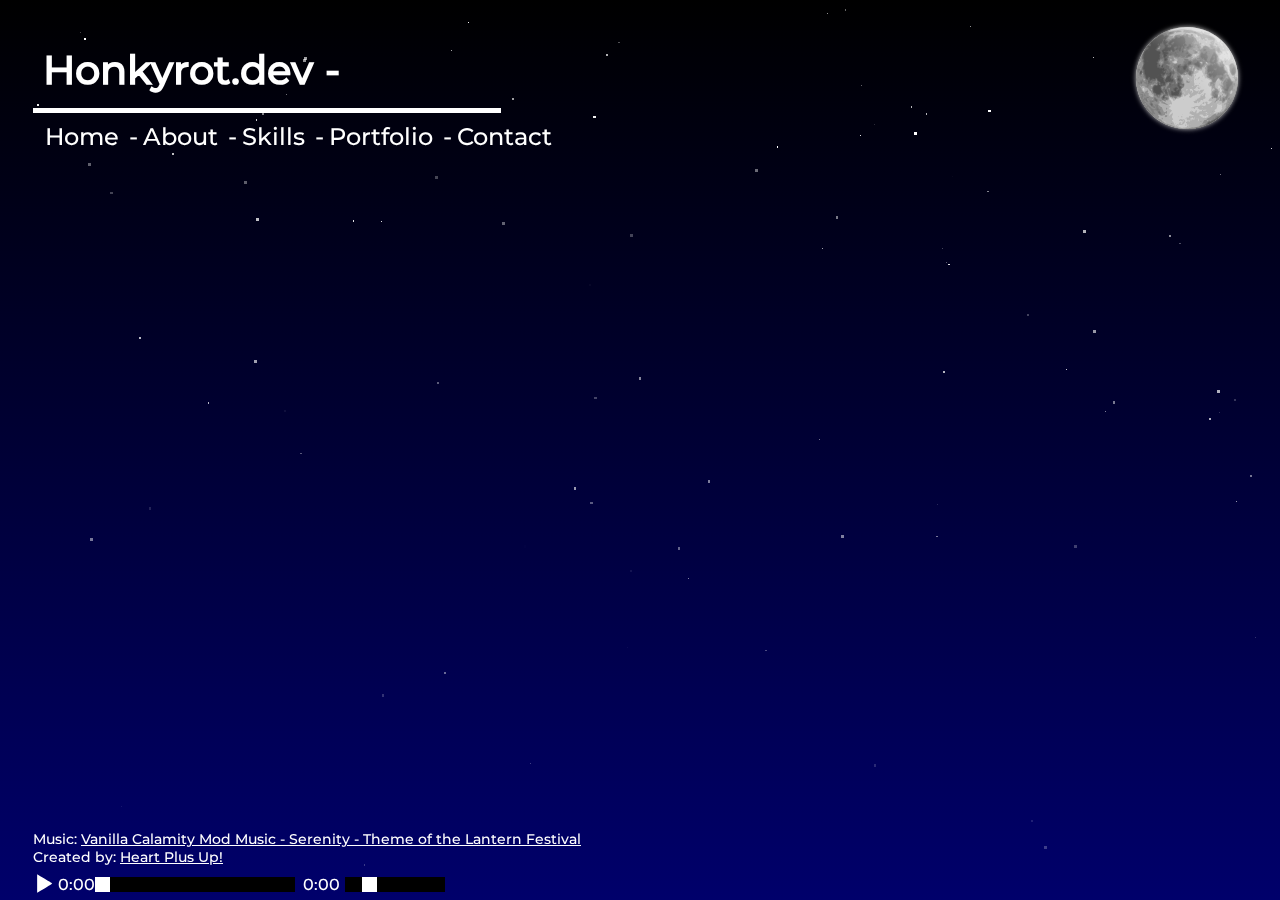
==== index.html @ d69b0091 "update" ====
<!DOCTYPE html>
<!-- its my HTML code! its alright -->
<!-- version 0.7 -->
<html>
<head>
    <meta charset="UTF-8">
    <title>Home</title>
    <link rel="stylesheet" type="text/css" href="index.css" />
    <link rel="shortcut icon" type="image/png" href="media/honkyrot_favicon.ico" />
    <script type="text/javascript" src="ajax_loader.js"></script>  <!-- ajax script -->
</head>
<header> <!-- header bar, copied on all pages -->
    <img class="moon_svg_img" src="media/full_moon.svg" alt="moon svg">  <!-- THE MOON -->
    <div class="name_title_header">
        <div class="username_title">  <!-- username -->
            <h1>Honkyrot.dev</h1>
        </div>
        <div class="single_dash_title_split">
            <h1>-</h1>
        </div>
        <div class="title_title" id="title_title">  <!-- title -->
            <h1><!--home title--></h1>
        </div>
    </div>
    <div class="white_line_1_name_title_header" id="white_line_1_name_title_header"></div>
    <div class="nav_link_section" id="nav_link_section">  <!-- contains my nav buttons -->
        <a class="link_button" onclick="load_page('home')" id="home_button">Home</a><a>-</a>
        <a class="link_button" onclick="load_page('about')" id="about_button">About</a><a>-</a>
        <a class="link_button" onclick="load_page('skills')" id="skill_button">Skills</a><a>-</a>
        <a class="link_button" onclick="load_page('portfolio')" id="portfolio_button">Portfolio</a><a>-</a>
        <a class="link_button" onclick="load_page('contact')" id="contact_button">Contact</a>
    </div>
    <div class="border_block_1"></div>  <!-- border block-->
    <div class="background_gradient"></div>
</header>
<body>
    <span class="ajax_body_span">
        <div class="ajax_body" id="ajax_body">
            <!-- ajax content goes here -->
            
        </div>
    </span>
    <div class="star_storage" id="star_storage"></div>  <!-- stars storage -->
    <script type="text/javascript" src="stars_spawn.js"></script>  <!-- stars script -->
    <div class="lantern_storage" id="lantern_storage"></div>  <!-- lantern storage -->
    <script type="text/javascript" src="lantern_spawn.js"></script>  <!-- lantern script -->
</body>
<footer>
    <div class="audio_player_div" id="audio_player_div">  <!-- music player -->
        <p class="small_text">  <!-- music credits -->
            Music: <a target="_blank" class="small_text_underline" href="https://youtu.be/qRm4IwboNmM">Vanilla Calamity Mod Music - Serenity - Theme of the Lantern Festival</a><br>
            Created by: <a target="_blank" class="small_text_underline" href="https://youtube.com/@HeartPlusUp">Heart Plus Up!</a><br>
        </p>
        <img class="audio_player_button" id="audio_player_button" src="media/play.svg" onclick="toggle_audio_player()" alt="audio player button">
        <input type="range" id="seek_slider" max="100" value="0" class="seek_slider">
        <input type="range" id="volume_slider" max="100" value="20" class="volume_slider">
        <span id="current_time" class="audio_player_timestamp_text_1">0:00</span>
        <span id="duration" class="audio_player_timestamp_text_2">0:00</span>
        <script type="text/javascript" src="audio_player.js"></script>
    </div>
</footer>
</html>
---- index.css ----
@font-face { /*custom font Montserrat*/
    font-family: "Montserrat";
    src: url("media/Montserrat-Medium.ttf");
}

/* general */

p {
    font-family: "Montserrat";
    color: #ffffff;
    font-size: 22px;
}

h1 {
    font-family: "Montserrat";
    color: #ffffff;
}

header {
    opacity: 1;
}

/* background */

body {
    background-color: #303030;
    padding-left: 25px;
}

.background_gradient {  /* background div gradient */
    background: linear-gradient(to bottom, #000000, #00006b);
    background-size: 400% 100%;
    position: fixed;
    top: 0;
    left: 0;
    width: 100%;
    height: 100%;
    z-index: -5;
    transition: background 0.25s ease-in-out;
}

/* buttons */
/* default colors should be white text */

a { 
    color: #ffffff;
    font-family: "Montserrat";
    text-decoration: none;
    font-size: 24px;
    transition: text-shadow 0.25s;
}

/* dynamic html */

/* hover effect for nav links */
#nav_link_section a:hover { text-shadow: 0 0 5px #ffffff; }  

/* rainbow hover effect for github link */
#honkyrot_github_link:hover { text-shadow: 0 0 5px #ffffff; }

/* classes */

.name_title_header {  /* header bar that contains the username and links to different pages in horizontal view*/
    height: 100px;
    width: 100%;
    /* position: fixed; */
    top: 0;
    left: 2%;
    z-index: 1;
}

.username_title {  /* username section */
    float: left;
    margin-left: 10px;
    margin-top: 10px;
    font-size: 20px;
    color: #ffffff;
    padding-right: 1%;
}

.single_dash_title_split {  /* just a single dash */
    float: left;
    margin-top: 10px;
    font-size: 20px;
    color: #ffffff;
    padding-right: 1%;
}

.title_title {  /* title section */
    float: left;
    margin-right: 10px;
    margin-top: 10px;
    font-size: 20px;
    color: #ffffff;
    transition: opacity 0.25s;
}

.nav_link_section {  /* sesction for nav links */
    float: left;
    margin-top: 10px;
    left: calc(2.6% + 12px);
    top: 112px;
    /* position: fixed; */
    position: absolute;
    font-size: 20px;
    text-align: left;
}

.link_button {  /* nav link button, makes it unselectable because GOOGLE KEEPS SELECTING IT AND SHOWS THE DICTIONARY*/
    margin-right: 10px;
    margin-top: 10px;
    font-size: 24px;
    text-align: left;
    text-decoration: none;
    font-style: normal;
    cursor: pointer;
    -webkit-touch-callout: none;
    -webkit-user-select: none;
    -khtml-user-select: none;
    -moz-user-select: none;
    -ms-user-select: none;
    user-select: none;
}

.moon_svg_img {  /* the moon */
    width: 120px;
    height: 120px;
    margin-top: 10px;
    margin-right: 25px;
    float: right;
    rotate: 25deg;
    z-index: -5;
    transition: opacity 0.25s;
}

.white_line_1_name_title_header{  /* white line splitting between the username and links below */
    background-color: #ffffff;
    height: 5px;
    width: 468px;
    /* position: fixed; */
    top: 100px;
    left: 2%;
    z-index: 1;
    transition: width 0.25s ease-in-out;
}

.honkyrot_github_link {  /* github link */
    background: linear-gradient(to right, #ff0000, #ffff00 , #00ff00, #00ffff, #0000ff, #ff00ff, #ff0000);
    -webkit-background-clip: text;
    background-clip: text;
    color: transparent;
    animation: rainbow_animation 6s ease-in-out infinite;
    background-size: 400% 100%;
}

.python_color_text {  /* python color text */
    background: linear-gradient(to right, #ffe05e , #028dff);
    -webkit-background-clip: text;
    background-clip: text;
    color: transparent;
    text-decoration: none;
    font-style: normal;
    transition: text-shadow 0.25s;
}

.python_color_text:hover {  /* python text glow hover */
    text-shadow: 0 0 5px #ffe05e;
}

.lua_color_text {  /* lua color text */
    background: linear-gradient(to right, #8585c5, #01a2ff);
    -webkit-background-clip: text;
    background-clip: text;
    color: transparent;
    text-decoration: none;
    font-style: normal;
    transition: text-shadow 0.25s;
}

.lua_color_text:hover {  /* lua text glow hover */
    text-shadow: 0 0 5px #01a2ff;
}

.javascript_color_text {  /* javascript solid color text */
    color: #f7df1e;
    text-decoration: none;
    font-style: normal;
    transition: text-shadow 0.25s;
}

.javascript_color_text:hover {  /* javascript text glow hover */
    text-shadow: 0 0 5px #f7df1e;
}

.csharp_color_text {  /* csharp solid color text */
    color: #ba1ef7;
    text-decoration: none;
    font-style: normal;
    transition: text-shadow 0.25s;
}

.csharp_color_text:hover {  /* csharp text glow hover */
    text-shadow: 0 0 5px #ba1ef7;
}

.small_text {  /* small text */
    font-size: 14px;
}

.smaller_text {  /* smaller text */
    font-size: 10px;
}

.small_text_underline {  /* small text with underline */
    font-size: 14px;
    text-decoration: underline;
}

.ajax_body_span {  /* for AJAX body */
    transition: opacity 0.25s;
}

.audio_player_div {  /* audio player container */
    float: left;
    bottom: 20px;
    position: fixed;
    z-index: 2;
    width: 90%;
}

.audio_player_button {
    filter: invert(100%) sepia(0%) saturate(7500%) hue-rotate(114deg) brightness(121%) contrast(115%);
    width: 23px;
    height: 23px;
    bottom: -15px;
    position: absolute;
    cursor: pointer;
}

.audio_player_timestamp_text_1 {  /* audio player timestamp text, current_time */
    color: #ffffff;
    font-family: "Montserrat";
    position: absolute;
    font-size: 16px;
    left: 25px;
    bottom: -14px;
}

.audio_player_timestamp_text_2 {  /* audio player timestamp text, duration*/
    color: #ffffff;
    font-family: "Montserrat";
    position: absolute;
    font-size: 16px;
    left: 270px;
    bottom: -14px;
}

.seek_slider {  /* seek slider */
    width: 200px;
    position: absolute;
    left: 60px;
    bottom: -14px;
    -webkit-appearance: none;
    appearance: none;
    background: #000000;
}

.seek_slider::-webkit-slider-thumb {
    -webkit-appearance: none;
    appearance: none;
    width: 15px;
    height: 15px;
    background: #ffffff;
    cursor: pointer;
}

.seek_slider::-moz-range-thumb {
    width: 15px;
    height: 15px;
    background: #ffffff;
    cursor: pointer;
}

.volume_slider {  /* volume slider */
    width: 100px;
    position: absolute;
    left: 310px;
    bottom: -14px;
    -webkit-appearance: none;
    appearance: none;
    background: #000000;
}

.volume_slider::-webkit-slider-thumb {
    -webkit-appearance: none;
    appearance: none;
    width: 15px;
    height: 15px;
    background: #ffffff;
    cursor: pointer;
}

.volume_slider::-moz-range-thumb {
    width: 15px;
    height: 15px;
    background: #ffffff;
    cursor: pointer;
}

.lantern_storage {  /* storage div for lanterns that are spawned */
    width: 100%;
    height: 100%;
    position: fixed;
    top: 0;
    left: 0;
    z-index: -1;
}

.lantern {  /* lantern image class, most are defined by the lantern_spawn.js*/
    position: fixed;
    top: 100%;
}

.star_storage {  /* like the lantern storage, a div for stars. */
    width: 100%;
    height: 100%;
    position: fixed;
    top: 0;
    left: 0;
    z-index: -1;
}

.portfolio_box {  /* creates a div that holds 5 portfolio entries, used for the portfolio page, flex*/
    display: flex;
    flex-direction: row;
    flex-wrap: wrap;
    justify-content: space-around;
    align-items: center;
    width: 90%;
    position: relative;
    top: 0px;
    left: 50%;
    margin-left: -45%;
    z-index: 2;
    background-color: rgba(255, 255, 255, 0.1);
}

.portfolio_entry {  /* portfolio entry, a smaller box but holds the text and link */
    width: 100%;
    height: 200px;
    background-color: rgba(255, 255, 255, 0.1);
    margin: 10px;
    padding: 10px;
    transition: background-color 0.25s;
}

.portfolio_entry:hover {  /* portfolio entry hover, makes the background color more opaque */
    background-color: rgba(255, 255, 255, 0.2);
}

.portfolio_title {  /* portfolio title text */
    font-size: 42px;
    color: #ffffff;
    font-family: "Montserrat";
    font-weight: bold;
    transition: text-shadow 0.25s;
}

.portfolio_title:hover {  /* portfolio title hover, makes the text glow */
    text-shadow: 0 0 5px #ffffff;
}

.portfolio_vfx_bar {
    width: 100%;
    height: 10px;
    bottom: 0;
    position: absolute;
    background-color: #000000;
}

/* border block classes */

.border_block_1 {  /* shifts the body down by 100px to make room for the header */
    height: 40px;
    width: 100%;
    top: 0;
    left: 0;
    z-index: 1;
}

/* animations */

@keyframes rainbow_animation {  /* rainbow text animation */
    0%,100% {
        background-position: 0 0;
    }

    50% {
        background-position: 100% 0;
    }
}
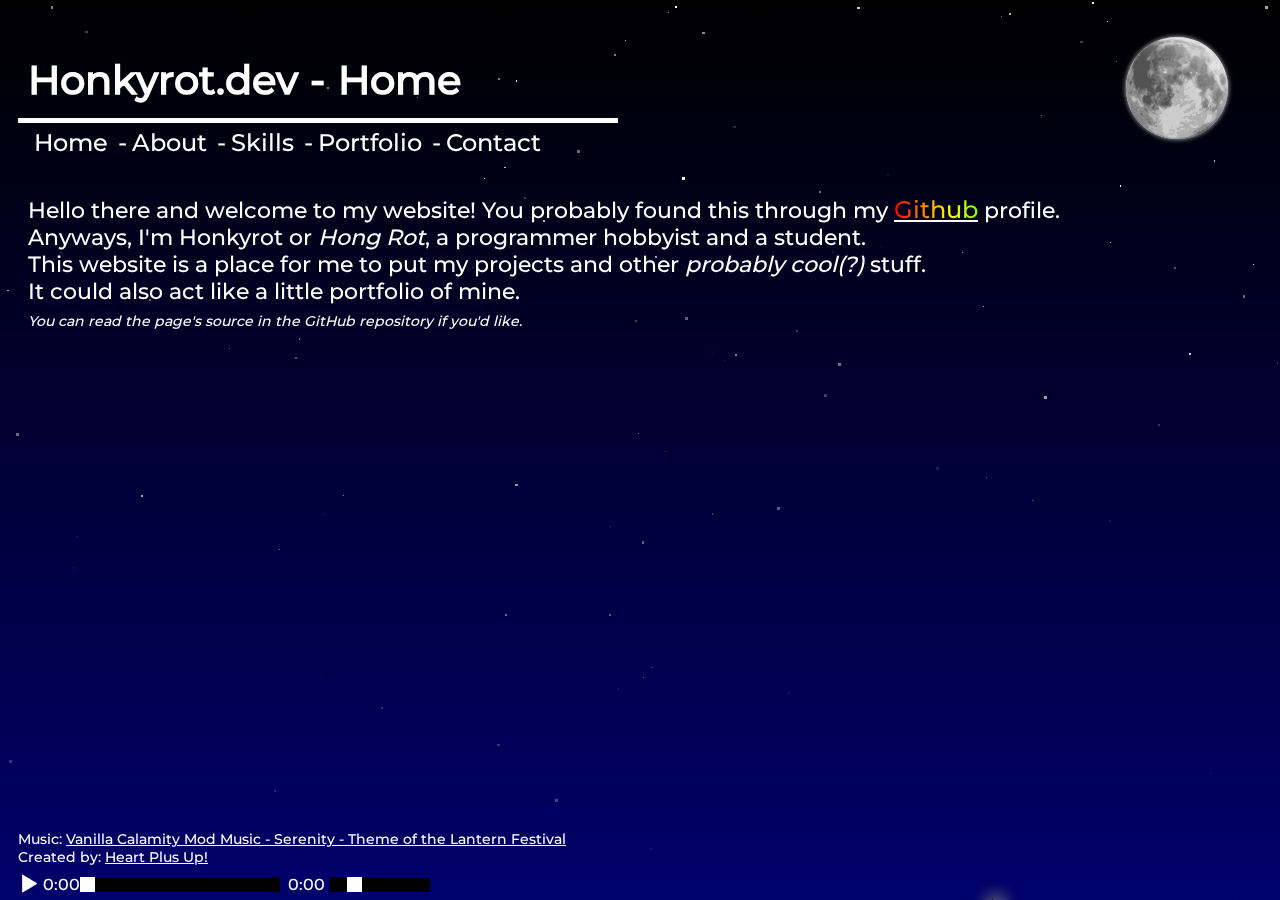
==== commit c18e581f: "update" ====
--- a/index.html
+++ b/index.html
@@ -1,6 +1,6 @@
 <!DOCTYPE html>
 <!-- its my HTML code! its alright -->
-<!-- version 0.7 -->
+<!-- version 0.8 -->
 <html>
 <head>
     <meta charset="UTF-8">
--- a/index.css
+++ b/index.css
@@ -24,7 +24,7 @@
 
 body {
     background-color: #303030;
-    padding-left: 25px;
+    padding: 10px;
 }
 
 .background_gradient {  /* background div gradient */
@@ -36,7 +36,7 @@
     width: 100%;
     height: 100%;
     z-index: -5;
-    transition: background 0.25s ease-in-out;
+    transition: background 0.2s ease-in-out;
 }
 
 /* buttons */
@@ -97,8 +97,8 @@
 
 .nav_link_section {  /* sesction for nav links */
     float: left;
-    margin-top: 10px;
-    left: calc(2.6% + 12px);
+    margin-top: 16px;
+    left: calc(2% + 8px);
     top: 112px;
     /* position: fixed; */
     position: absolute;
@@ -136,7 +136,7 @@
 .white_line_1_name_title_header{  /* white line splitting between the username and links below */
     background-color: #ffffff;
     height: 5px;
-    width: 468px;
+    width: 600px;
     /* position: fixed; */
     top: 100px;
     left: 2%;
@@ -220,6 +220,10 @@
     transition: opacity 0.25s;
 }
 
+.ajax_body {  /* for the AJAX body */
+    padding: 10px;
+}
+
 .audio_player_div {  /* audio player container */
     float: left;
     bottom: 20px;
@@ -330,7 +334,7 @@
     z-index: -1;
 }
 
-.portfolio_box {  /* creates a div that holds 5 portfolio entries, used for the portfolio page, flex*/
+.portfolio_box {  /* creates a div that holds X portfolio entries, used for the portfolio page, flex*/
     display: flex;
     flex-direction: row;
     flex-wrap: wrap;
@@ -370,12 +374,41 @@
     text-shadow: 0 0 5px #ffffff;
 }
 
-.portfolio_vfx_bar {
-    width: 100%;
-    height: 10px;
-    bottom: 0;
-    position: absolute;
-    background-color: #000000;
+.portfolio_seperator { /* seperator title between collections of projects */
+    width: 90%;
+    height: 32px;
+    position: relative;
+    background-color: rgba(255, 255, 255, 0.2);
+    margin: 32px;
+    left: 50%;
+    margin-left: -45%;
+    justify-content: center;
+    display: flex;
+    align-items: center;
+}
+
+.skill_box {  /* skill box, primary */
+    width: 90%;
+    position: relative;
+    background-color: rgba(255, 255, 255, 0.1);
+    margin: 10px;
+    padding: 10px;
+    left: 50%;
+    margin-left: -45%;
+}
+
+.skill_box_title {  /* skill box title */
+    font-size: 18px;
+    color: #ffffff;
+    font-family: "Montserrat";
+    font-weight: bold;
+    margin-top: 2px;
+    transition: text-shadow 0.25s;
+}
+
+.skill_list {  /* skill list, unordered */
+    background-color: rgba(255, 255, 255, 0.1);
+    padding: 10px;
 }
 
 /* border block classes */
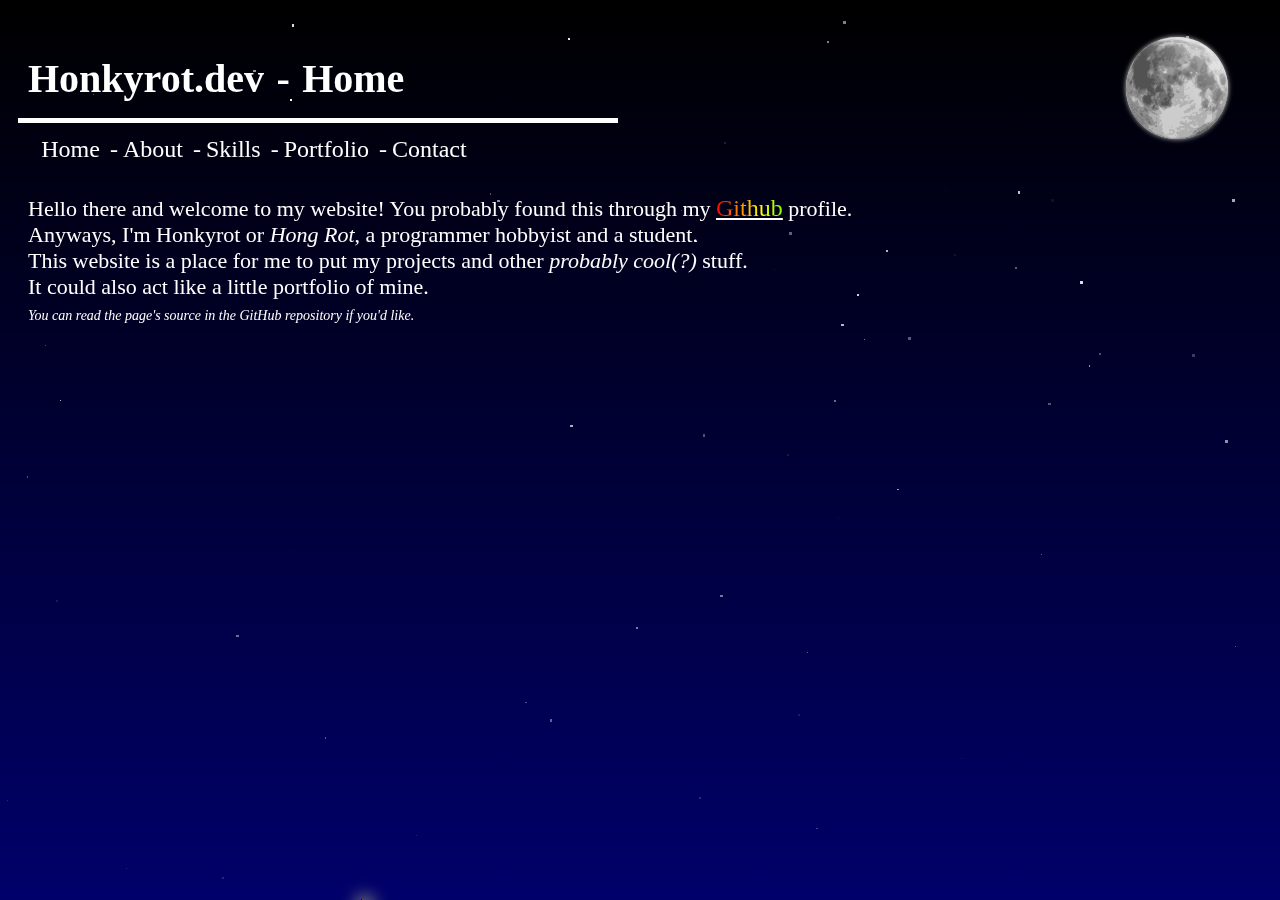
==== commit 8f2f7f73: "removed audio" ====
--- a/index.html
+++ b/index.html
@@ -45,18 +45,4 @@
     <div class="lantern_storage" id="lantern_storage"></div>  <!-- lantern storage -->
     <script type="text/javascript" src="lantern_spawn.js"></script>  <!-- lantern script -->
 </body>
-<footer>
-    <div class="audio_player_div" id="audio_player_div">  <!-- music player -->
-        <p class="small_text">  <!-- music credits -->
-            Music: <a target="_blank" class="small_text_underline" href="https://youtu.be/qRm4IwboNmM">Vanilla Calamity Mod Music - Serenity - Theme of the Lantern Festival</a><br>
-            Created by: <a target="_blank" class="small_text_underline" href="https://youtube.com/@HeartPlusUp">Heart Plus Up!</a><br>
-        </p>
-        <img class="audio_player_button" id="audio_player_button" src="media/play.svg" onclick="toggle_audio_player()" alt="audio player button">
-        <input type="range" id="seek_slider" max="100" value="0" class="seek_slider">
-        <input type="range" id="volume_slider" max="100" value="20" class="volume_slider">
-        <span id="current_time" class="audio_player_timestamp_text_1">0:00</span>
-        <span id="duration" class="audio_player_timestamp_text_2">0:00</span>
-        <script type="text/javascript" src="audio_player.js"></script>
-    </div>
-</footer>
 </html>--- a/index.css
+++ b/index.css
@@ -25,9 +25,11 @@
 body {
     background-color: #303030;
     padding: 10px;
-}
-
-.background_gradient {  /* background div gradient */
+    position: relative;
+}
+
+/* background div gradient */
+.background_gradient {  
     background: linear-gradient(to bottom, #000000, #00006b);
     background-size: 400% 100%;
     position: fixed;
@@ -36,7 +38,7 @@
     width: 100%;
     height: 100%;
     z-index: -5;
-    transition: background 0.2s ease-in-out;
+    transition: background 0.15s ease-in-out;
 }
 
 /* buttons */
@@ -60,7 +62,8 @@
 
 /* classes */
 
-.name_title_header {  /* header bar that contains the username and links to different pages in horizontal view*/
+/* header bar that contains the username and links to different pages in horizontal view*/
+.name_title_header {  
     height: 100px;
     width: 100%;
     /* position: fixed; */
@@ -69,7 +72,8 @@
     z-index: 1;
 }
 
-.username_title {  /* username section */
+/* username section */
+.username_title {  
     float: left;
     margin-left: 10px;
     margin-top: 10px;
@@ -78,7 +82,8 @@
     padding-right: 1%;
 }
 
-.single_dash_title_split {  /* just a single dash */
+/* just a single dash */
+.single_dash_title_split {  
     float: left;
     margin-top: 10px;
     font-size: 20px;
@@ -86,7 +91,8 @@
     padding-right: 1%;
 }
 
-.title_title {  /* title section */
+/* title section */
+.title_title {  
     float: left;
     margin-right: 10px;
     margin-top: 10px;
@@ -94,8 +100,8 @@
     color: #ffffff;
     transition: opacity 0.25s;
 }
-
-.nav_link_section {  /* sesction for nav links */
+/* sesction for nav links */
+.nav_link_section { 
     float: left;
     margin-top: 16px;
     left: calc(2% + 8px);
@@ -106,7 +112,8 @@
     text-align: left;
 }
 
-.link_button {  /* nav link button, makes it unselectable because GOOGLE KEEPS SELECTING IT AND SHOWS THE DICTIONARY*/
+/* nav link button, makes it unselectable because GOOGLE KEEPS SELECTING IT AND SHOWS THE DICTIONARY*/
+.link_button {  
     margin-right: 10px;
     margin-top: 10px;
     font-size: 24px;
@@ -122,7 +129,8 @@
     user-select: none;
 }
 
-.moon_svg_img {  /* the moon */
+/* the moon */
+.moon_svg_img {  
     width: 120px;
     height: 120px;
     margin-top: 10px;
@@ -133,7 +141,8 @@
     transition: opacity 0.25s;
 }
 
-.white_line_1_name_title_header{  /* white line splitting between the username and links below */
+/* white line splitting between the username and links below */
+.white_line_1_name_title_header{  
     background-color: #ffffff;
     height: 5px;
     width: 600px;
@@ -144,7 +153,8 @@
     transition: width 0.25s ease-in-out;
 }
 
-.honkyrot_github_link {  /* github link */
+/* github link */
+.honkyrot_github_link {  
     background: linear-gradient(to right, #ff0000, #ffff00 , #00ff00, #00ffff, #0000ff, #ff00ff, #ff0000);
     -webkit-background-clip: text;
     background-clip: text;
@@ -153,7 +163,8 @@
     background-size: 400% 100%;
 }
 
-.python_color_text {  /* python color text */
+/* python color text */
+.python_color_text { 
     background: linear-gradient(to right, #ffe05e , #028dff);
     -webkit-background-clip: text;
     background-clip: text;
@@ -163,11 +174,13 @@
     transition: text-shadow 0.25s;
 }
 
-.python_color_text:hover {  /* python text glow hover */
+/* python text glow hover */
+.python_color_text:hover {  
     text-shadow: 0 0 5px #ffe05e;
 }
 
-.lua_color_text {  /* lua color text */
+/* lua color text */
+.lua_color_text {  
     background: linear-gradient(to right, #8585c5, #01a2ff);
     -webkit-background-clip: text;
     background-clip: text;
@@ -177,140 +190,64 @@
     transition: text-shadow 0.25s;
 }
 
-.lua_color_text:hover {  /* lua text glow hover */
+/* lua text glow hover */
+.lua_color_text:hover {  
     text-shadow: 0 0 5px #01a2ff;
 }
 
-.javascript_color_text {  /* javascript solid color text */
+/* javascript solid color text */
+.javascript_color_text {  
     color: #f7df1e;
     text-decoration: none;
     font-style: normal;
     transition: text-shadow 0.25s;
 }
 
-.javascript_color_text:hover {  /* javascript text glow hover */
+/* javascript text glow hover */
+.javascript_color_text:hover {  
     text-shadow: 0 0 5px #f7df1e;
 }
 
-.csharp_color_text {  /* csharp solid color text */
+/* csharp solid color text */
+.csharp_color_text {  
     color: #ba1ef7;
     text-decoration: none;
     font-style: normal;
     transition: text-shadow 0.25s;
 }
 
-.csharp_color_text:hover {  /* csharp text glow hover */
+/* csharp text glow hover */
+.csharp_color_text:hover {  
     text-shadow: 0 0 5px #ba1ef7;
 }
 
-.small_text {  /* small text */
+/* small text */
+.small_text {  
     font-size: 14px;
 }
 
-.smaller_text {  /* smaller text */
+/* smaller text */
+.smaller_text {  
     font-size: 10px;
 }
 
-.small_text_underline {  /* small text with underline */
+/* small text with underline */
+.small_text_underline {  
     font-size: 14px;
     text-decoration: underline;
 }
 
-.ajax_body_span {  /* for AJAX body */
+/* for AJAX body */
+.ajax_body_span {  
     transition: opacity 0.25s;
 }
 
-.ajax_body {  /* for the AJAX body */
-    padding: 10px;
-}
-
-.audio_player_div {  /* audio player container */
-    float: left;
-    bottom: 20px;
-    position: fixed;
-    z-index: 2;
-    width: 90%;
-}
-
-.audio_player_button {
-    filter: invert(100%) sepia(0%) saturate(7500%) hue-rotate(114deg) brightness(121%) contrast(115%);
-    width: 23px;
-    height: 23px;
-    bottom: -15px;
-    position: absolute;
-    cursor: pointer;
-}
-
-.audio_player_timestamp_text_1 {  /* audio player timestamp text, current_time */
-    color: #ffffff;
-    font-family: "Montserrat";
-    position: absolute;
-    font-size: 16px;
-    left: 25px;
-    bottom: -14px;
-}
-
-.audio_player_timestamp_text_2 {  /* audio player timestamp text, duration*/
-    color: #ffffff;
-    font-family: "Montserrat";
-    position: absolute;
-    font-size: 16px;
-    left: 270px;
-    bottom: -14px;
-}
-
-.seek_slider {  /* seek slider */
-    width: 200px;
-    position: absolute;
-    left: 60px;
-    bottom: -14px;
-    -webkit-appearance: none;
-    appearance: none;
-    background: #000000;
-}
-
-.seek_slider::-webkit-slider-thumb {
-    -webkit-appearance: none;
-    appearance: none;
-    width: 15px;
-    height: 15px;
-    background: #ffffff;
-    cursor: pointer;
-}
-
-.seek_slider::-moz-range-thumb {
-    width: 15px;
-    height: 15px;
-    background: #ffffff;
-    cursor: pointer;
-}
-
-.volume_slider {  /* volume slider */
-    width: 100px;
-    position: absolute;
-    left: 310px;
-    bottom: -14px;
-    -webkit-appearance: none;
-    appearance: none;
-    background: #000000;
-}
-
-.volume_slider::-webkit-slider-thumb {
-    -webkit-appearance: none;
-    appearance: none;
-    width: 15px;
-    height: 15px;
-    background: #ffffff;
-    cursor: pointer;
-}
-
-.volume_slider::-moz-range-thumb {
-    width: 15px;
-    height: 15px;
-    background: #ffffff;
-    cursor: pointer;
-}
-
+/* for the AJAX body */
+.ajax_body {  
+    padding: 10px;
+}
+
+/* audio player title text */
 .lantern_storage {  /* storage div for lanterns that are spawned */
     width: 100%;
     height: 100%;
@@ -320,11 +257,13 @@
     z-index: -1;
 }
 
+/* lantern image class, most are defined by the lantern_spawn.js*/
 .lantern {  /* lantern image class, most are defined by the lantern_spawn.js*/
     position: fixed;
     top: 100%;
 }
 
+/* star storage */
 .star_storage {  /* like the lantern storage, a div for stars. */
     width: 100%;
     height: 100%;
@@ -334,7 +273,8 @@
     z-index: -1;
 }
 
-.portfolio_box {  /* creates a div that holds X portfolio entries, used for the portfolio page, flex*/
+/* creates a div that holds X portfolio entries, used for the portfolio page, flex*/
+.portfolio_box {  
     display: flex;
     flex-direction: row;
     flex-wrap: wrap;
@@ -349,7 +289,8 @@
     background-color: rgba(255, 255, 255, 0.1);
 }
 
-.portfolio_entry {  /* portfolio entry, a smaller box but holds the text and link */
+/* portfolio entry, a smaller box but holds the text and link */
+.portfolio_entry {  
     width: 100%;
     height: 200px;
     background-color: rgba(255, 255, 255, 0.1);
@@ -358,23 +299,44 @@
     transition: background-color 0.25s;
 }
 
-.portfolio_entry:hover {  /* portfolio entry hover, makes the background color more opaque */
+/* portfolio entry, a smaller box but holds the text and link */
+.portfolio_entry_half {  
+    width: 45%;
+    height: 250px;
+    background-color: rgba(255, 255, 255, 0.1);
+    margin: 10px;
+    padding: 10px;
+    transition: background-color 0.25s;
+}
+
+/* portfolio entry hover, makes the background color more opaque */
+.portfolio_entry_half:hover { 
     background-color: rgba(255, 255, 255, 0.2);
-}
-
-.portfolio_title {  /* portfolio title text */
-    font-size: 42px;
+    box-shadow: inset 0 0 4px #ffffff;
+}
+
+/* 2 */
+.portfolio_entry:hover {  
+    background-color: rgba(255, 255, 255, 0.2);
+    box-shadow: inset 0 0 4px #ffffff;
+}
+
+/* portfolio title text */
+.portfolio_title {  
+    font-size: 28px;
     color: #ffffff;
     font-family: "Montserrat";
     font-weight: bold;
     transition: text-shadow 0.25s;
 }
 
-.portfolio_title:hover {  /* portfolio title hover, makes the text glow */
+/* portfolio title hover, makes the text glow */
+.portfolio_title:hover {  
     text-shadow: 0 0 5px #ffffff;
 }
 
-.portfolio_seperator { /* seperator title between collections of projects */
+/* seperator title between collections of projects */
+.portfolio_seperator { 
     width: 90%;
     height: 32px;
     position: relative;
@@ -387,7 +349,8 @@
     align-items: center;
 }
 
-.skill_box {  /* skill box, primary */
+/* skill box, primary */
+.skill_box {  
     width: 90%;
     position: relative;
     background-color: rgba(255, 255, 255, 0.1);
@@ -397,7 +360,8 @@
     margin-left: -45%;
 }
 
-.skill_box_title {  /* skill box title */
+/* skill box title */
+.skill_box_title {  
     font-size: 18px;
     color: #ffffff;
     font-family: "Montserrat";
@@ -406,14 +370,16 @@
     transition: text-shadow 0.25s;
 }
 
-.skill_list {  /* skill list, unordered */
+ /* skill list, unordered */
+.skill_list { 
     background-color: rgba(255, 255, 255, 0.1);
     padding: 10px;
 }
 
 /* border block classes */
 
-.border_block_1 {  /* shifts the body down by 100px to make room for the header */
+/* shifts the body down by 100px to make room for the header */
+.border_block_1 {  
     height: 40px;
     width: 100%;
     top: 0;
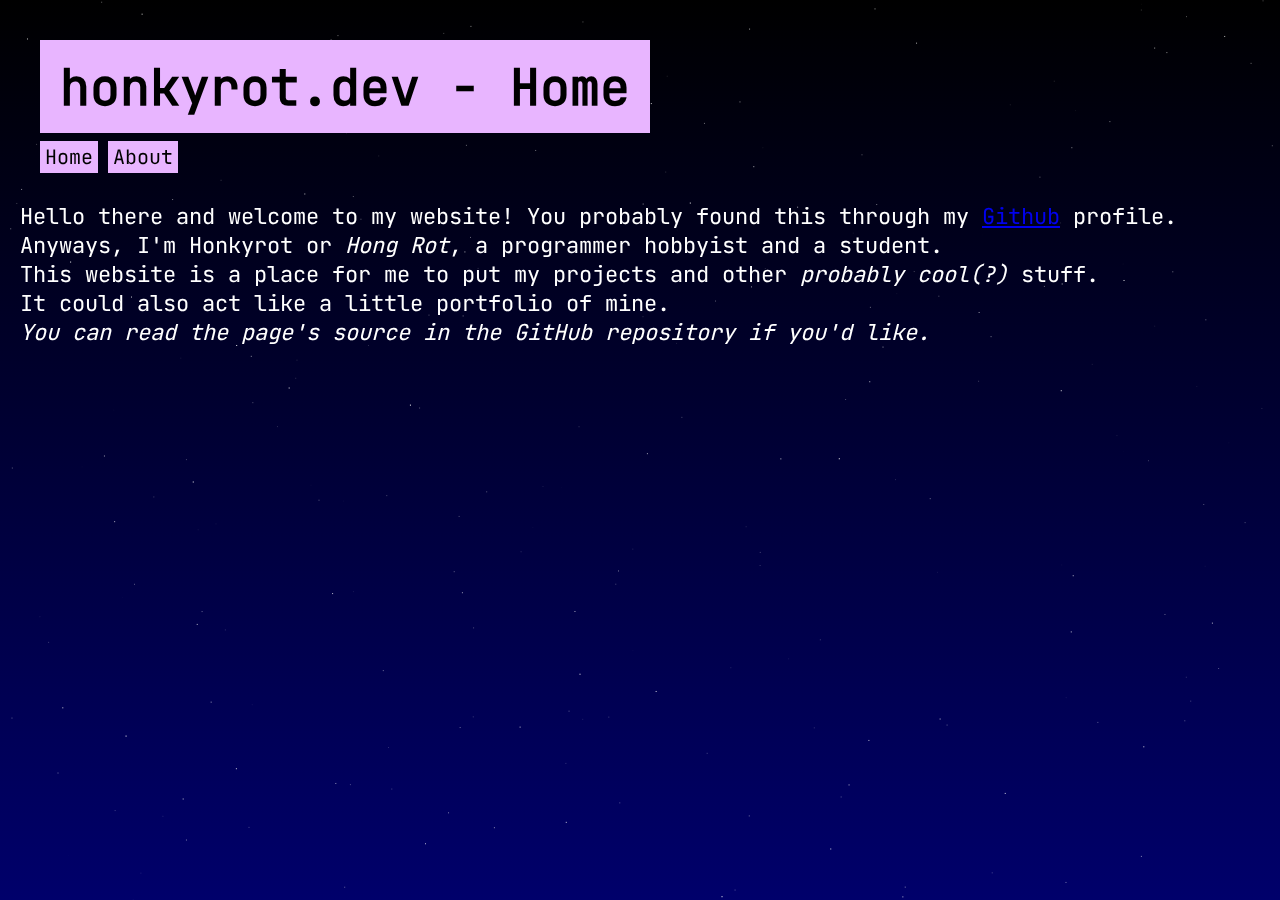
==== commit c0b6a3ea: "rework" ====
--- a/index.html
+++ b/index.html
@@ -1,48 +1,49 @@
 <!DOCTYPE html>
-<!-- its my HTML code! its alright -->
-<!-- version 0.8 -->
+<!-- version 0.1 -->
 <html>
-<head>
-    <meta charset="UTF-8">
-    <title>Home</title>
-    <link rel="stylesheet" type="text/css" href="index.css" />
-    <link rel="shortcut icon" type="image/png" href="media/honkyrot_favicon.ico" />
+    <head>
+        <meta charset="UTF-8">
+        <title>Home</title>
+        <link rel="stylesheet" type="text/css" href="style.css" />
+        <link rel="shortcut icon" type="image/png" href="media/honkyrot_favicon.ico" />
+    </head>
+
+    <header>
+        <div class="background_gradient" id="background_gradient"></div>  <!-- background gradient -->
+
+        <!-- a main title, shows as honkyrot.dev -->
+        <div class="main_title" id="main_title">
+            <div class="title_decor" id="title_decor"> </div>
+            <h1><span class="main_title_text" id="main_title_text">honkyrot.dev</span> - <span class="page_title_text" id="page_title_text"></span></h1>
+        </div>
+        
+        <!-- contains my nav buttons -->
+        <div class="nav_link_section" id="nav_link_section">
+            <div class="nav_link_div" id="link_button_1"> 
+                <a class="link_button" onclick="load_page('home')" id="home_button">Home</a>
+            </div>
+            <div class="nav_link_div" id="link_button_2"> 
+                <a class="link_button" onclick="load_page('test_hahaha')" id="about_button">About</a>
+            </div>
+        </div>
+    </header>
+
+    <body id="body">
+        
+
+        <canvas class="star_canvas" id="star_canvas"></canvas>  <!-- a canvas for stars -->
+
+        <span class="ajax_body_span">
+            <div class="ajax_body" id="ajax_body">
+                <!-- ajax content goes here -->
+                
+            </div>
+        </span>
+    </body>
+
+    <footer>
+    </footer>
+
     <script type="text/javascript" src="ajax_loader.js"></script>  <!-- ajax script -->
-</head>
-<header> <!-- header bar, copied on all pages -->
-    <img class="moon_svg_img" src="media/full_moon.svg" alt="moon svg">  <!-- THE MOON -->
-    <div class="name_title_header">
-        <div class="username_title">  <!-- username -->
-            <h1>Honkyrot.dev</h1>
-        </div>
-        <div class="single_dash_title_split">
-            <h1>-</h1>
-        </div>
-        <div class="title_title" id="title_title">  <!-- title -->
-            <h1><!--home title--></h1>
-        </div>
-    </div>
-    <div class="white_line_1_name_title_header" id="white_line_1_name_title_header"></div>
-    <div class="nav_link_section" id="nav_link_section">  <!-- contains my nav buttons -->
-        <a class="link_button" onclick="load_page('home')" id="home_button">Home</a><a>-</a>
-        <a class="link_button" onclick="load_page('about')" id="about_button">About</a><a>-</a>
-        <a class="link_button" onclick="load_page('skills')" id="skill_button">Skills</a><a>-</a>
-        <a class="link_button" onclick="load_page('portfolio')" id="portfolio_button">Portfolio</a><a>-</a>
-        <a class="link_button" onclick="load_page('contact')" id="contact_button">Contact</a>
-    </div>
-    <div class="border_block_1"></div>  <!-- border block-->
-    <div class="background_gradient"></div>
-</header>
-<body>
-    <span class="ajax_body_span">
-        <div class="ajax_body" id="ajax_body">
-            <!-- ajax content goes here -->
-            
-        </div>
-    </span>
-    <div class="star_storage" id="star_storage"></div>  <!-- stars storage -->
-    <script type="text/javascript" src="stars_spawn.js"></script>  <!-- stars script -->
-    <div class="lantern_storage" id="lantern_storage"></div>  <!-- lantern storage -->
-    <script type="text/javascript" src="lantern_spawn.js"></script>  <!-- lantern script -->
-</body>
+    <script type="text/javascript" src="star_canvas.js"></script>  <!-- star canvas script -->
 </html>--- a/style.css
+++ b/style.css
@@ -0,0 +1,139 @@
+/* general styles */
+@font-face { /*custom font JetBrains*/
+    font-family: "JetBrains Mono";
+    src: url("media/JetBrainsMono-Regular.ttf");
+}
+
+body {
+    font-family: "JetBrains Mono", sans-serif;
+    background-color: #212738;
+    margin: 0;
+    padding: 0;
+    padding-left: 20px;
+}
+
+p {
+    color: #ffffff;
+    font-size: 22px;
+    cursor: default;
+}
+
+/* title size */
+h1 {
+    color: #000000;
+    font-size: 50px;
+    cursor: default;
+}
+
+header {
+    padding: 90px;
+}
+
+/* variables */
+/* none yet */
+
+/* for AJAX body */
+.ajax_body_span {  
+    transition: opacity 0.25s;
+}
+
+
+/* classes */
+.background_gradient {  
+    background: linear-gradient(to bottom, #000000, #00006b);
+    background-size: 400% 100%;
+    position: fixed;
+    top: 0;
+    left: 0;
+    width: 100%;
+    height: 100%;
+    z-index: -10;
+    opacity: 1;
+    transition: opacity 0.5s ease-in-out;
+}
+
+/* sidebar */
+.sidebar_nav {
+    background-color: #00bfff;
+    width: 0px;
+    height: 100%;
+    position: absolute;
+    top: 0;
+    left: 0;
+    padding-top: 20px;
+}
+
+/* website title */
+.main_title {
+    color: #000000;
+    font-size: 40px;
+    text-align: left;
+    position: absolute;
+    margin-top: 20px;
+    left: 60px;
+    opacity: 1;
+    transition: 0.2s opacity;
+    top: 0;
+}
+
+.title_decor {
+    background-color: #e8b5ff;
+    position: absolute;
+    width: 0px;
+    height: 70%;
+    top: 15%;
+    left: -20px;
+    z-index: -1;
+    transition: 0.5s all;
+}
+
+.page_title_text{
+    transition: 0.2s opacity;
+}
+
+/* sesction for nav links */
+.nav_link_section { 
+    color: #ffffff;
+    float: left;
+    margin-top: 16px;
+    left: 30px;
+    top: 125px;
+    /* position: fixed; */
+    position: absolute;
+    font-size: 20px;
+    text-align: left;
+    flex-direction: row;
+    display: flex;
+}
+
+.nav_link_div {
+    background-color: #e8b5ff;
+    color: #000000;
+    margin-left: 10px;
+    padding-left: 5px;
+    padding-right: 5px;
+    padding-top: 3px;
+    padding-bottom: 3px;
+    transition: 0.4s background-color, 0.4s color;
+}
+
+.nav_link_div:hover {
+    background-color: #ffffff;
+    color: #000000;
+    cursor: pointer;
+}
+
+.nav_link_div:active {
+    background-color: #ae00ff;
+    color: #000000;
+}
+
+/* canvas  */
+.star_canvas {
+    position: fixed;
+    top: 0;
+    left: 0;
+    width: 100%;
+    height: 100%;
+    z-index: -10;
+}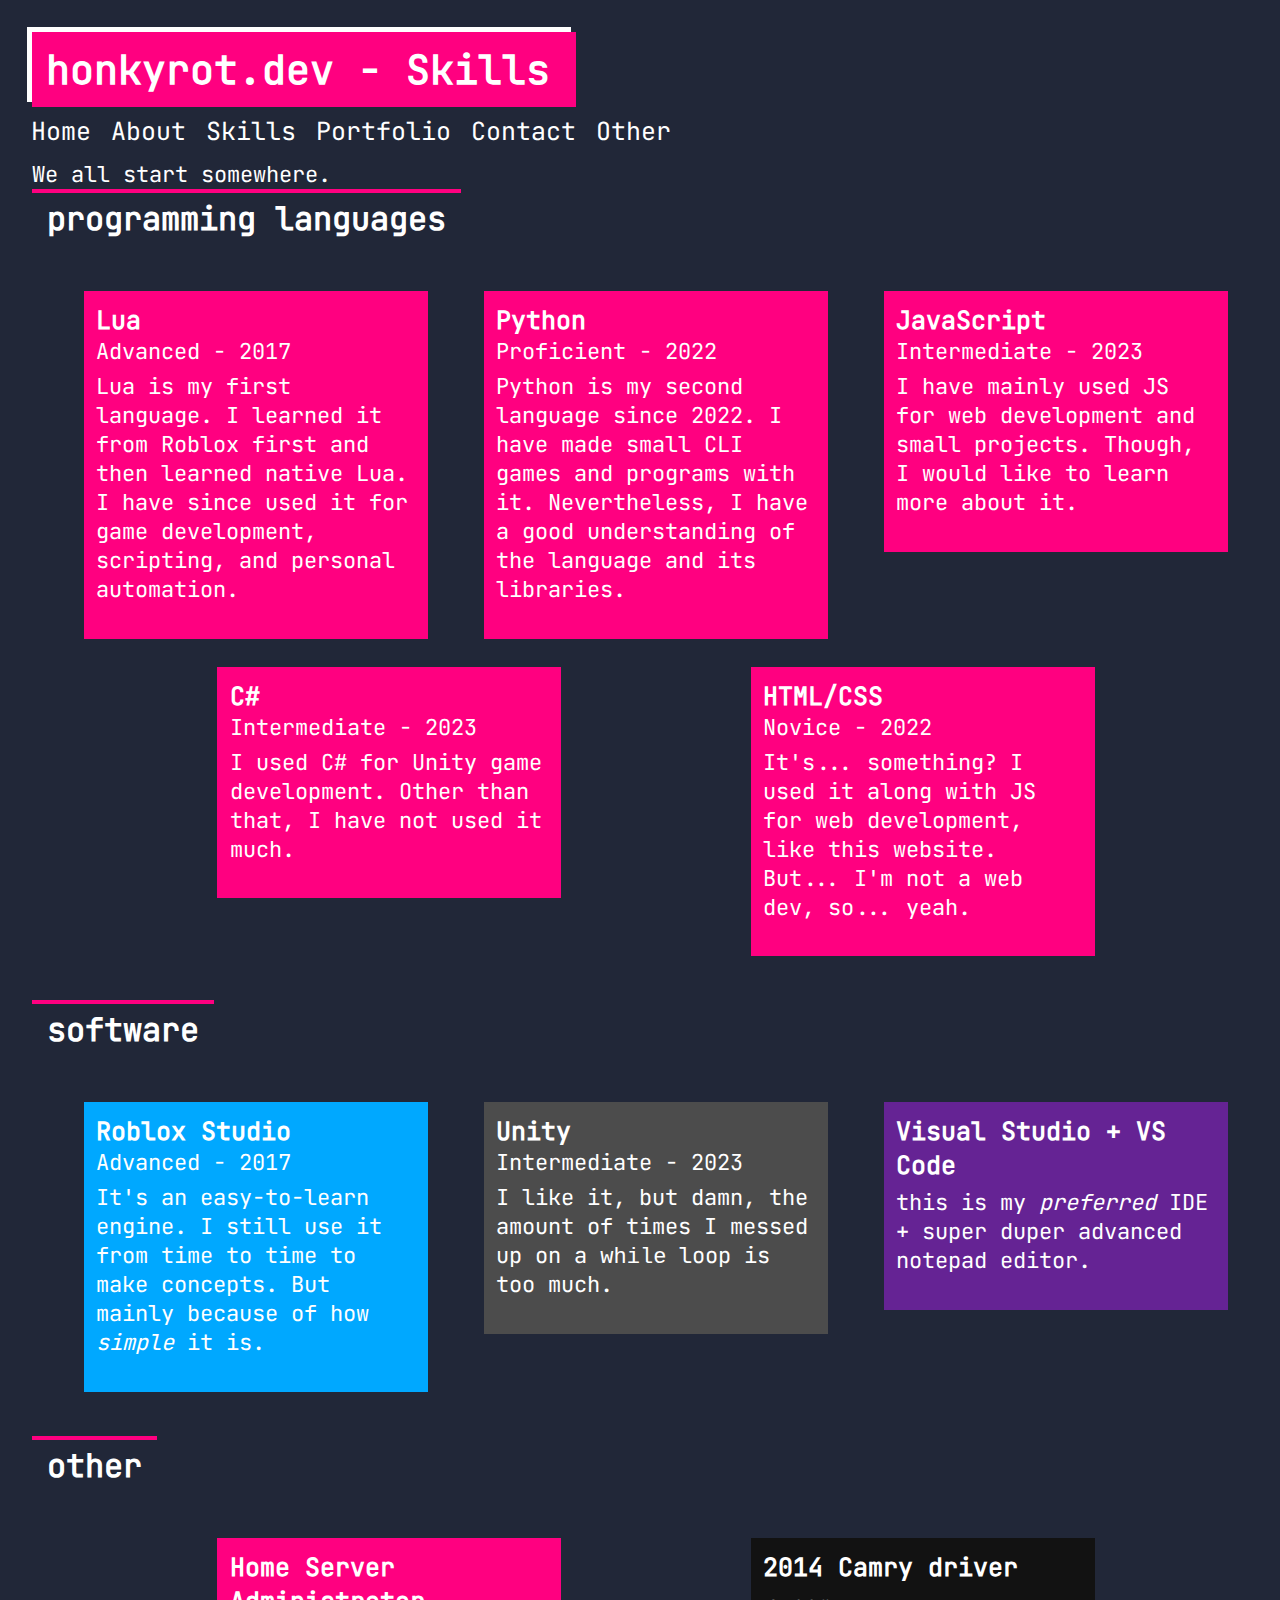
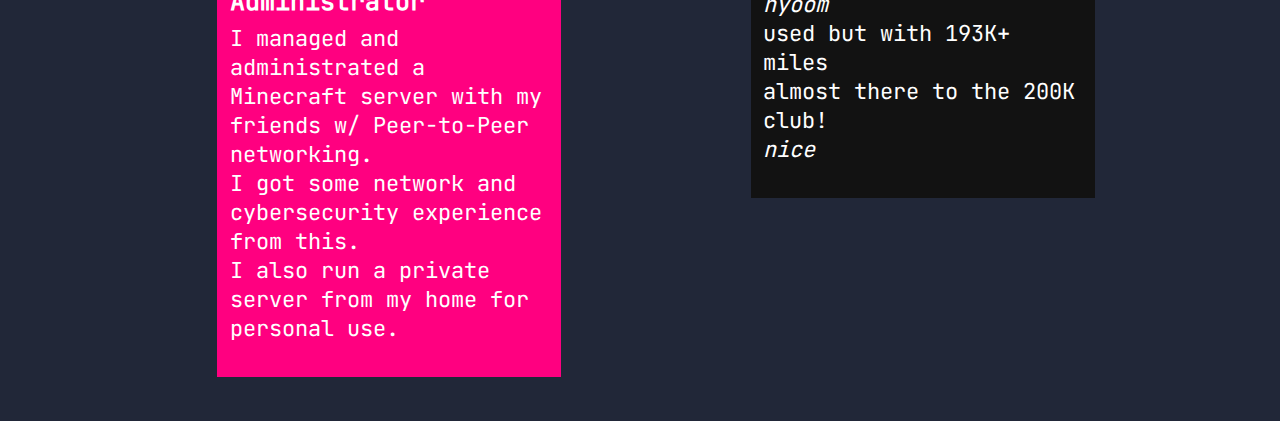
==== commit 804f0769: "update" ====
--- a/index.html
+++ b/index.html
@@ -9,12 +9,14 @@
     </head>
 
     <header>
-        <div class="background_gradient" id="background_gradient"></div>  <!-- background gradient -->
+        <!-- <div class="background_gradient" id="background_gradient"></div>   background gradient -->
 
         <!-- a main title, shows as honkyrot.dev -->
         <div class="main_title" id="main_title">
-            <div class="title_decor" id="title_decor"> </div>
-            <h1><span class="main_title_text" id="main_title_text">honkyrot.dev</span> - <span class="page_title_text" id="page_title_text"></span></h1>
+            <div class="title_decor" id="title_decor">
+                <div class="bg_title_decor" id="bg_title_decor"></div>
+            </div>
+            <h1 style="position: relative;"><span class="main_title_text" id="main_title_text">honkyrot.dev</span> - <span class="page_title_text" id="page_title_text"></span></h1>
         </div>
         
         <!-- contains my nav buttons -->
@@ -23,15 +25,24 @@
                 <a class="link_button" onclick="load_page('home')" id="home_button">Home</a>
             </div>
             <div class="nav_link_div" id="link_button_2"> 
-                <a class="link_button" onclick="load_page('test_hahaha')" id="about_button">About</a>
+                <a class="link_button" onclick="load_page('about')" id="about_button">About</a>
+            </div>
+            <div class="nav_link_div" id="link_button_3"> 
+                <a class="link_button" onclick="load_page('skills')" id="skills_button">Skills</a>
+            </div>
+            <div class="nav_link_div" id="link_button_4"> 
+                <a class="link_button" onclick="load_page('portfolio')" id="portfolio_button">Portfolio</a>
+            </div>
+            <div class="nav_link_div" id="link_button_5"> 
+                <a class="link_button" onclick="load_page('contact')" id="contact_button">Contact</a>
+            </div>
+            <div class="nav_link_div" id="link_button_6"> 
+                <a class="link_button" onclick="load_page('other')" id="other_button">Other</a>
             </div>
         </div>
     </header>
 
     <body id="body">
-        
-
-        <canvas class="star_canvas" id="star_canvas"></canvas>  <!-- a canvas for stars -->
 
         <span class="ajax_body_span">
             <div class="ajax_body" id="ajax_body">
@@ -45,5 +56,5 @@
     </footer>
 
     <script type="text/javascript" src="ajax_loader.js"></script>  <!-- ajax script -->
-    <script type="text/javascript" src="star_canvas.js"></script>  <!-- star canvas script -->
+    <script type="text/javascript" src="page_load.js"></script>  <!-- runs functions on page load -->
 </html>--- a/style.css
+++ b/style.css
@@ -2,6 +2,10 @@
 @font-face { /*custom font JetBrains*/
     font-family: "JetBrains Mono";
     src: url("media/JetBrainsMono-Regular.ttf");
+}
+
+html {
+    scroll-behavior: smooth;
 }
 
 body {
@@ -9,7 +13,7 @@
     background-color: #212738;
     margin: 0;
     padding: 0;
-    padding-left: 20px;
+    padding-left: 32px;
 }
 
 p {
@@ -20,13 +24,53 @@
 
 /* title size */
 h1 {
-    color: #000000;
-    font-size: 50px;
+    color: #ffffff;
+    font-size: 40px;
     cursor: default;
+    z-index: 2;
+}
+
+h2 {
+    color: #ffffff;
+    padding: 0px;
+    margin: 0px;
+}
+
+h3 {
+    margin: 0px;
+    font-size: 25px;
+    color: #ffffff;
 }
 
 header {
-    padding: 90px;
+    padding: 80px;
+}
+
+* {
+    -webkit-tap-highlight-color: transparent;
+}
+
+a {
+    cursor: pointer;
+}
+
+::-webkit-scrollbar {
+    width: 16px;
+}
+
+/* Track */
+::-webkit-scrollbar-track {
+    background: #f1f1f1;
+}
+
+/* Handle */
+::-webkit-scrollbar-thumb {
+    background: #ff0080;
+}
+
+/* Handle on hover */
+::-webkit-scrollbar-thumb:hover {
+    background: #ff0080;
 }
 
 /* variables */
@@ -37,19 +81,8 @@
     transition: opacity 0.25s;
 }
 
-
-/* classes */
-.background_gradient {  
-    background: linear-gradient(to bottom, #000000, #00006b);
-    background-size: 400% 100%;
-    position: fixed;
-    top: 0;
-    left: 0;
-    width: 100%;
-    height: 100%;
-    z-index: -10;
-    opacity: 1;
-    transition: opacity 0.5s ease-in-out;
+.ajax_body {
+    /* nothing yet */
 }
 
 /* sidebar */
@@ -65,26 +98,37 @@
 
 /* website title */
 .main_title {
-    color: #000000;
-    font-size: 40px;
+    color: #ffffff;
+    font-size: 30px;
     text-align: left;
     position: absolute;
-    margin-top: 20px;
-    left: 60px;
-    opacity: 1;
-    transition: 0.2s opacity;
-    top: 0;
+    margin-top: 10px;
+    left: 46px;
+    opacity: 0;
+    transition: 0.5s opacity;
+    z-index: 1;
+    top: 6px;
 }
 
 .title_decor {
-    background-color: #e8b5ff;
+    background-color: #ff0080;
     position: absolute;
     width: 0px;
     height: 70%;
-    top: 15%;
-    left: -20px;
+    top: 16px;
+    left: -14px;
+    transition: 0.5s all;
+}
+
+.bg_title_decor {
+    background-color: #ffffff;
+    width: 100%;
+    height: 100%;
+    position: relative;
+    top: -5px;
+    left: -5px;
     z-index: -1;
-    transition: 0.5s all;
+    transition: 0.6s all;
 }
 
 .page_title_text{
@@ -96,19 +140,22 @@
     color: #ffffff;
     float: left;
     margin-top: 16px;
-    left: 30px;
-    top: 125px;
+    left: 16px;
+    top: 95px;
     /* position: fixed; */
     position: absolute;
-    font-size: 20px;
+    font-size: 25px;
     text-align: left;
     flex-direction: row;
+    flex-wrap: nowrap;
     display: flex;
+    width: 0px;
+    overflow: hidden;
+    transition: 1s width;
 }
 
 .nav_link_div {
-    background-color: #e8b5ff;
-    color: #000000;
+    color: #ffffff;
     margin-left: 10px;
     padding-left: 5px;
     padding-right: 5px;
@@ -118,22 +165,71 @@
 }
 
 .nav_link_div:hover {
-    background-color: #ffffff;
-    color: #000000;
+    color: #ff0080;
     cursor: pointer;
 }
 
-.nav_link_div:active {
-    background-color: #ae00ff;
-    color: #000000;
-}
-
-/* canvas  */
-.star_canvas {
-    position: fixed;
-    top: 0;
-    left: 0;
-    width: 100%;
-    height: 100%;
-    z-index: -10;
+/* github link */
+.honkyrot_github_link {  
+    background: linear-gradient(to right, #ff0000, #ffff00 , #00ff00, #00ffff, #0000ff, #ff00ff, #ff0000);
+    -webkit-background-clip: text;
+    background-clip: text;
+    color: transparent;
+    animation: rainbow_animation 6s ease-in-out infinite;
+    background-size: 400% 100%;
+}
+
+/* MY EMAIL !!!! */
+.email_link {
+    background-color: #212738;
+    color: #ff0080;
+    text-decoration: none;
+    transition: 0.4s color, 0.4s background-color;
+}
+
+.email_link:hover {
+    background-color: #ff0080;
+    color: #ffffff;
+}
+
+/* skill title */
+.skills_title {
+    width: fit-content;
+    position: relative;
+    height: 38px;
+    padding: 8px;
+    padding-left: 15px;
+    padding-right: 15px;
+    border: 4px solid #ff0080;
+    border-style: solid none none none;
+
+}
+
+/* skill flex div */
+.skill_div {
+    display: flex;
+    flex-direction: row;
+    flex-wrap: wrap;
+    justify-content:space-evenly;
+    vertical-align: top;
+    margin-top: 20px;
+    margin-bottom: 20px;
+    padding: 10px;
+}
+
+.skill_box {
+    background-color: #ff0080;
+    width: 26%;
+    height: fit-content;
+    margin: 8px;
+    position: relative;
+    border: #212738 6px solid;
+    transition: 0.5s all;
+    padding: 1%;
+}
+
+.skill_box:hover{
+    border: #ffffff 6px solid;
+    padding-left: 3%;
+    padding-right: 3%;
 }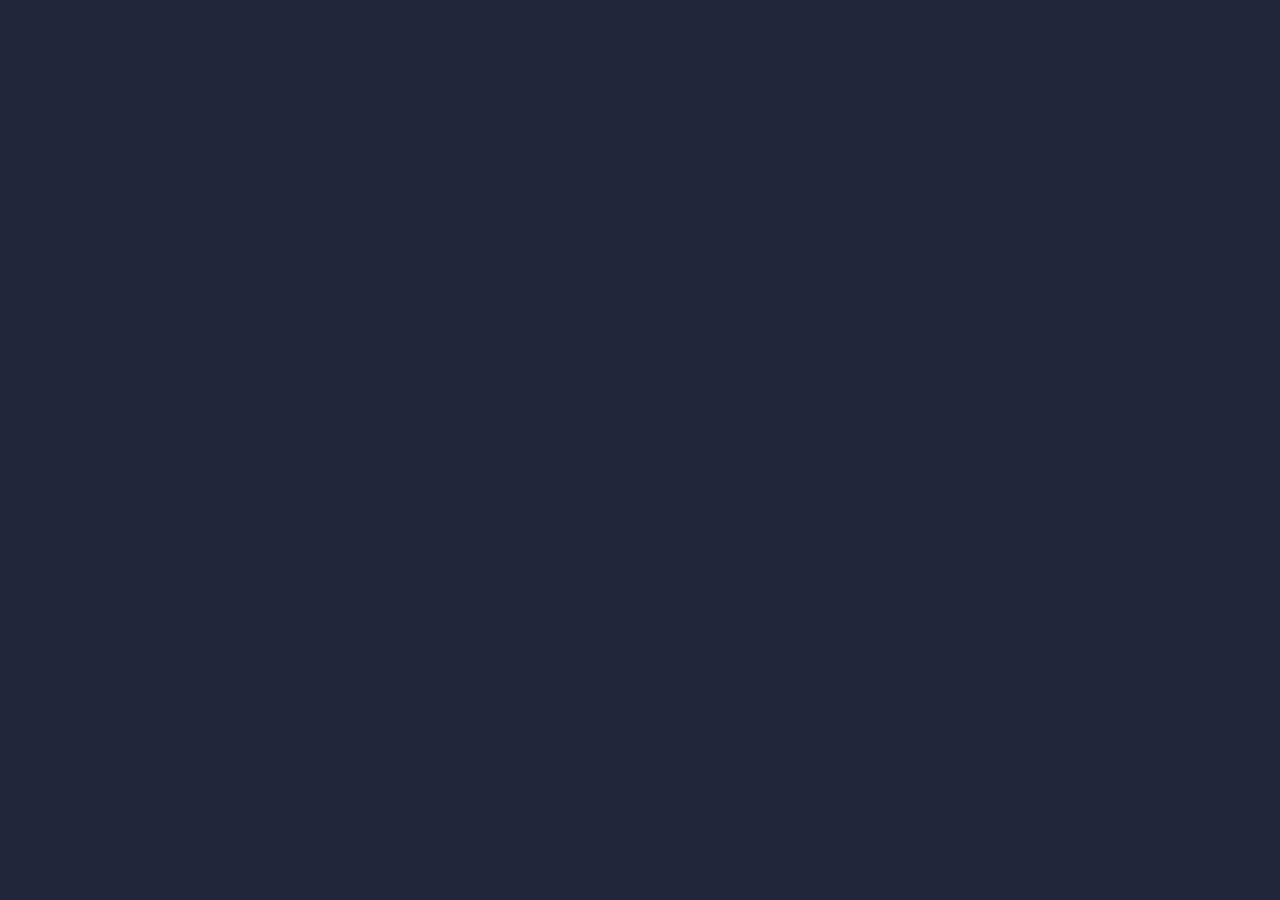
==== commit f71e3f7d: "minor update" ====
--- a/index.html
+++ b/index.html
@@ -12,7 +12,7 @@
         <!-- <div class="background_gradient" id="background_gradient"></div>   background gradient -->
 
         <!-- a main title, shows as honkyrot.dev -->
-        <div class="main_title" id="main_title">
+        <div class="main_title unselectable" id="main_title">
             <div class="title_decor" id="title_decor">
                 <div class="bg_title_decor" id="bg_title_decor"></div>
             </div>
@@ -20,7 +20,7 @@
         </div>
         
         <!-- contains my nav buttons -->
-        <div class="nav_link_section" id="nav_link_section">
+        <div class="nav_link_section unselectable" id="nav_link_section">
             <div class="nav_link_div" id="link_button_1"> 
                 <a class="link_button" onclick="load_page('home')" id="home_button">Home</a>
             </div>
@@ -43,7 +43,6 @@
     </header>
 
     <body id="body">
-
         <span class="ajax_body_span">
             <div class="ajax_body" id="ajax_body">
                 <!-- ajax content goes here -->
@@ -57,4 +56,5 @@
 
     <script type="text/javascript" src="ajax_loader.js"></script>  <!-- ajax script -->
     <script type="text/javascript" src="page_load.js"></script>  <!-- runs functions on page load -->
+    <script type="text/javascript" src="visuals.js"></script>  <!-- visuals script -->
 </html>--- a/style.css
+++ b/style.css
@@ -14,7 +14,14 @@
     margin: 0;
     padding: 0;
     padding-left: 32px;
-}
+    padding-right: 32px;
+}
+
+/* debug REMOVE ON PROD 
+div {
+    border: #8484ff 1px solid;
+}
+*/
 
 p {
     color: #ffffff;
@@ -54,6 +61,24 @@
     cursor: pointer;
 }
 
+/* variables */
+
+/* the color of my website */
+:root {
+    --web_color: rgb(255, 0, 125);
+}
+
+/* classes */
+
+.unselectable {
+    -webkit-touch-callout: none;
+    -webkit-user-select: none;
+    -khtml-user-select: none;
+    -moz-user-select: none;
+    -ms-user-select: none;
+    user-select: none;
+}
+
 ::-webkit-scrollbar {
     width: 16px;
 }
@@ -65,12 +90,12 @@
 
 /* Handle */
 ::-webkit-scrollbar-thumb {
-    background: #ff0080;
+    background: var(--web_color);
 }
 
 /* Handle on hover */
 ::-webkit-scrollbar-thumb:hover {
-    background: #ff0080;
+    background: var(--web_color);
 }
 
 /* variables */
@@ -111,7 +136,7 @@
 }
 
 .title_decor {
-    background-color: #ff0080;
+    background-color: var(--web_color);;
     position: absolute;
     width: 0px;
     height: 70%;
@@ -131,6 +156,13 @@
     transition: 0.6s all;
 }
 
+.bg_title_decor_1 {
+    margin-left: 20px; 
+    background-color: var(--web_color);
+    width: 40%; 
+    height: 10px;
+}
+
 .page_title_text{
     transition: 0.2s opacity;
 }
@@ -165,7 +197,17 @@
 }
 
 .nav_link_div:hover {
-    color: #ff0080;
+    color: var(--web_color);;
+    cursor: pointer;
+}
+
+.link_button {
+    color: #ffffff;
+    transition: 0.4s background-color, 0.4s color;
+}
+
+.link_button:hover {
+    color: var(--web_color);;
     cursor: pointer;
 }
 
@@ -182,13 +224,13 @@
 /* MY EMAIL !!!! */
 .email_link {
     background-color: #212738;
-    color: #ff0080;
+    color: var(--web_color);;
     text-decoration: none;
     transition: 0.4s color, 0.4s background-color;
 }
 
 .email_link:hover {
-    background-color: #ff0080;
+    background-color: var(--web_color);;
     color: #ffffff;
 }
 
@@ -200,9 +242,8 @@
     padding: 8px;
     padding-left: 15px;
     padding-right: 15px;
-    border: 4px solid #ff0080;
+    border: 4px solid var(--web_color);;
     border-style: solid none none none;
-
 }
 
 /* skill flex div */
@@ -218,8 +259,8 @@
 }
 
 .skill_box {
-    background-color: #ff0080;
-    width: 26%;
+    background-color: var(--web_color);;
+    width: 40%;
     height: fit-content;
     margin: 8px;
     position: relative;
@@ -232,4 +273,35 @@
     border: #ffffff 6px solid;
     padding-left: 3%;
     padding-right: 3%;
+}
+
+.portfolio_dropdown_div {
+    padding: 4px;
+}
+
+.portfolio_title {
+    background-color: var(--web_color);;
+    text-align: center;
+    color: #ffffff;
+    font-size: 30px;
+    padding: 8px;
+    margin-top: 20px;
+    cursor: pointer;
+}
+
+.portfolio_dropdown_arrow {
+    width: 30px;
+    height: 30px;
+    padding-right: 20px;
+    padding-left: 20px;
+    position: absolute;
+    left: 25%;
+    translate: translateX(-50%);
+}
+
+.dropdown_content {
+    display: none;
+    position: relative;
+    transition: all 0.5s;
+    opacity: 0;
 }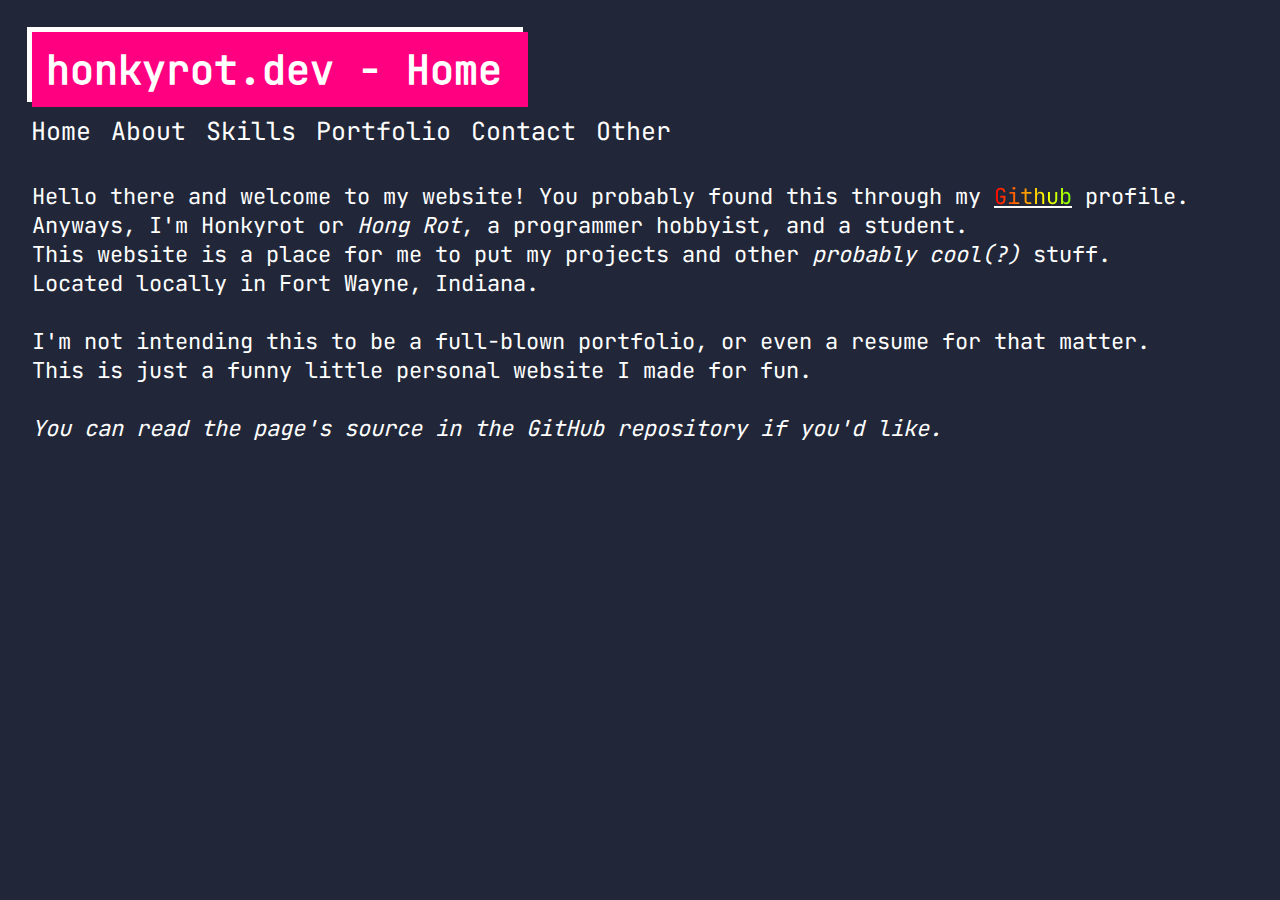
==== commit b127153b: "portfolio finished" ====
--- a/index.html
+++ b/index.html
@@ -1,5 +1,5 @@
 <!DOCTYPE html>
-<!-- version 0.1 -->
+<!-- version 0.2 -->
 <html>
     <head>
         <meta charset="UTF-8">
--- a/style.css
+++ b/style.css
@@ -286,6 +286,11 @@
     font-size: 30px;
     padding: 8px;
     margin-top: 20px;
+    transition: all 0.25s;
+    height: auto;
+}
+
+.portfolio_title_text {
     cursor: pointer;
 }
 
@@ -297,11 +302,65 @@
     position: absolute;
     left: 25%;
     translate: translateX(-50%);
-}
-
+    transition: all 0.25s;
+}
+
+/* seperate container for dropdown*/
 .dropdown_content {
     display: none;
     position: relative;
-    transition: all 0.5s;
     opacity: 0;
+}
+
+/* portfolio content, holds all items */
+.portfolio_content {
+    display: flex;
+    flex-direction: row;
+    flex-wrap: wrap;
+    justify-content: space-evenly;
+    margin-top: 5px;
+    margin-bottom: 5px;
+}
+
+/* portfolio item */
+.portfolio_item {
+    background-color: rgba(0, 0, 0, 0.2);
+    width: 40%;
+    height: fit-content;
+    margin: 8px;
+    padding: 8px;
+}
+
+.p_divide_1 {
+    background-color: var(--web_color);
+    height: 10px;
+    width: 105%;
+    margin: -8px;
+}
+
+/* holds links */
+.portfolio_link_container {
+    display: flex;
+    flex-direction: row;
+    flex-wrap: wrap;
+    justify-content: space-evenly;
+    margin-top: 10px;
+    margin-bottom: 10px;
+}
+
+/* small a link */
+.portfolio_links {
+    background-color: rgba(0, 0, 0, 0.2);
+    color: #ffffff;
+    text-decoration: none;
+    transition: 0.4s all;
+    font-size: 20px;
+    padding: 2px;
+    padding-left: 8px;
+    padding-right: 8px;
+}
+
+.portfolio_links:hover {
+    background-color: rgba(0, 0, 0, 1);
+    color: var(--web_color);
 }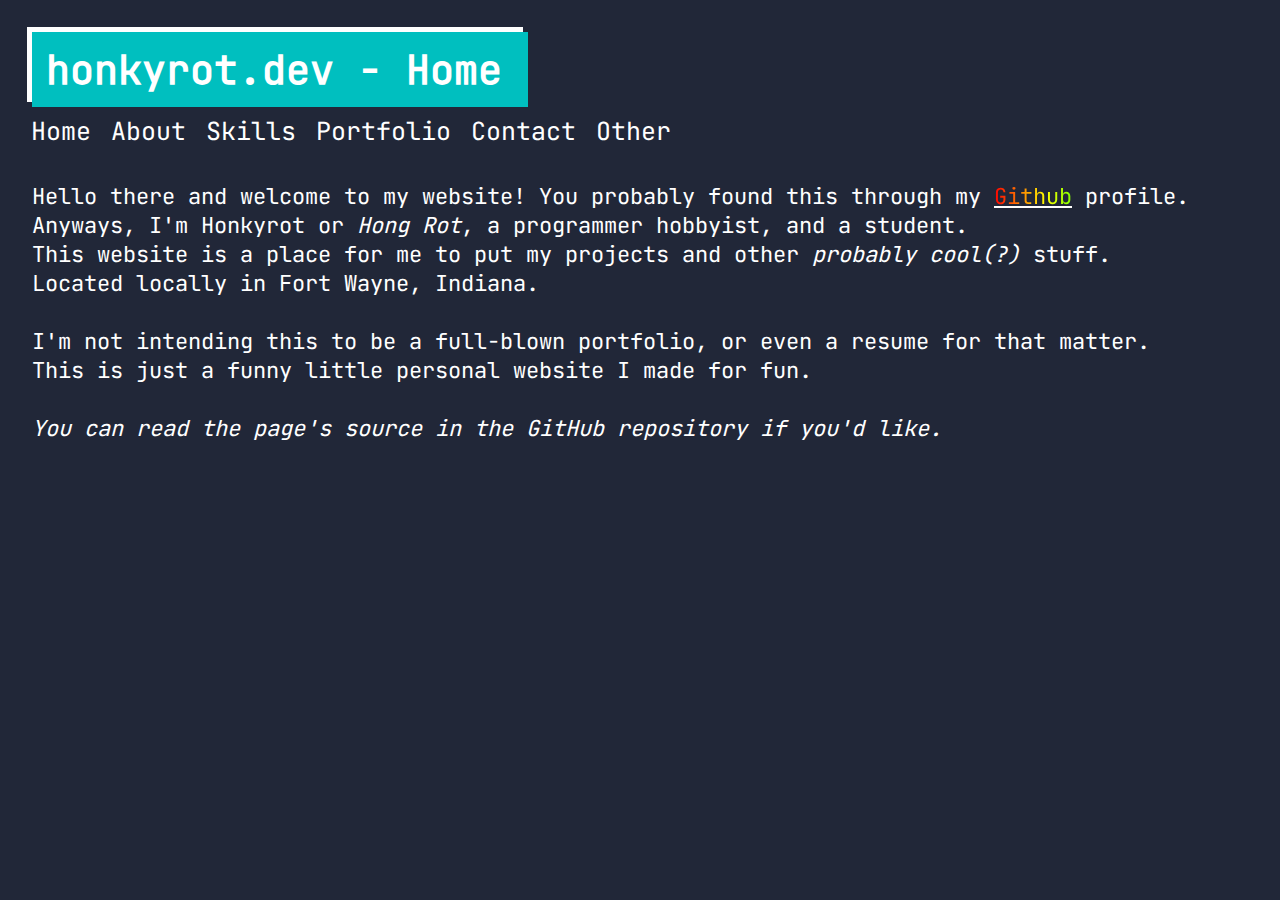
==== commit 888f63a3: "push" ====
--- a/index.html
+++ b/index.html
@@ -17,6 +17,7 @@
                 <div class="bg_title_decor" id="bg_title_decor"></div>
             </div>
             <h1 style="position: relative;"><span class="main_title_text" id="main_title_text">honkyrot.dev</span> - <span class="page_title_text" id="page_title_text"></span></h1>
+            
         </div>
         
         <!-- contains my nav buttons -->
--- a/style.css
+++ b/style.css
@@ -152,7 +152,7 @@
     position: relative;
     top: -5px;
     left: -5px;
-    z-index: -1;
+    z-index: -2;
     transition: 0.6s all;
 }
 
@@ -286,7 +286,7 @@
     font-size: 30px;
     padding: 8px;
     margin-top: 20px;
-    transition: all 0.25s;
+    transition: 0.2s all;
     height: auto;
 }
 
@@ -302,7 +302,7 @@
     position: absolute;
     left: 25%;
     translate: translateX(-50%);
-    transition: all 0.25s;
+    transition: 0.2s all;
 }
 
 /* seperate container for dropdown*/
@@ -310,6 +310,7 @@
     display: none;
     position: relative;
     opacity: 0;
+    transition: 0.2s all;
 }
 
 /* portfolio content, holds all items */
@@ -353,7 +354,7 @@
     background-color: rgba(0, 0, 0, 0.2);
     color: #ffffff;
     text-decoration: none;
-    transition: 0.4s all;
+    transition: 0.5s all;
     font-size: 20px;
     padding: 2px;
     padding-left: 8px;
@@ -363,4 +364,5 @@
 .portfolio_links:hover {
     background-color: rgba(0, 0, 0, 1);
     color: var(--web_color);
-}+}
+
